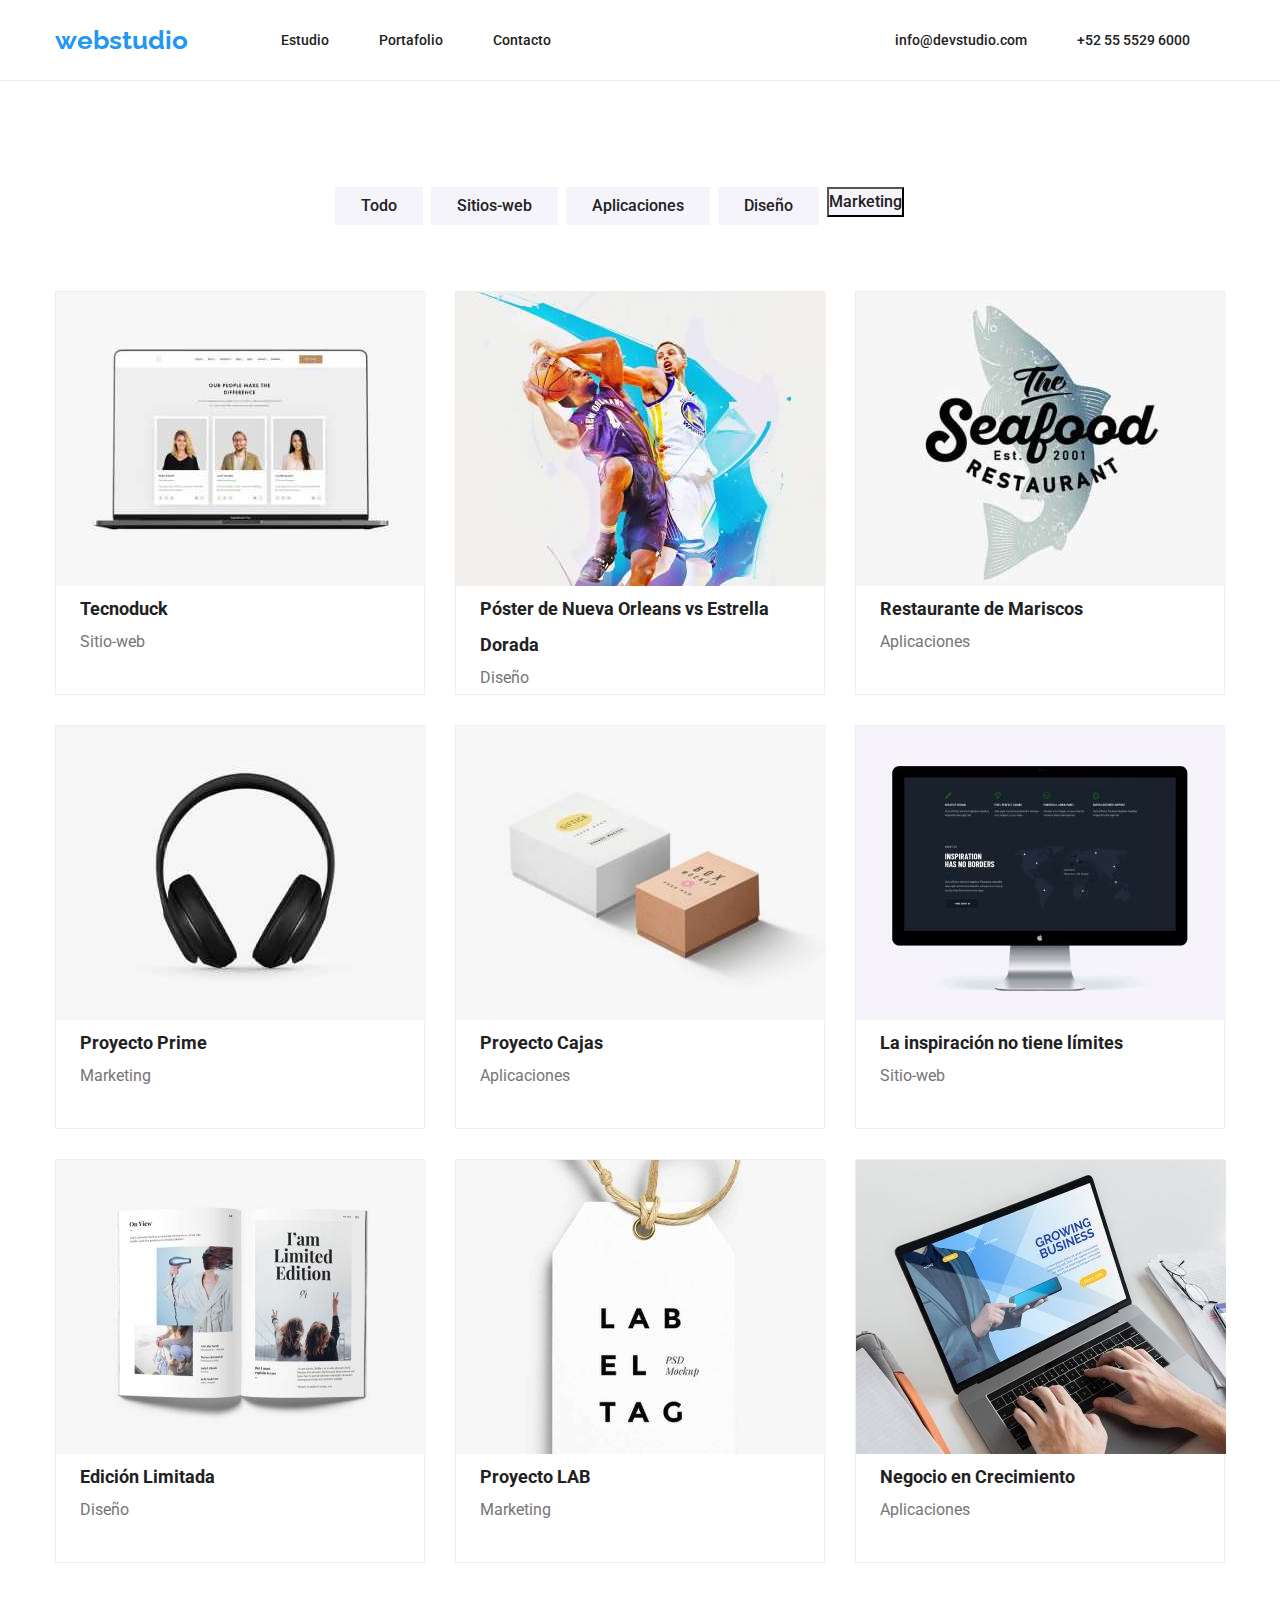
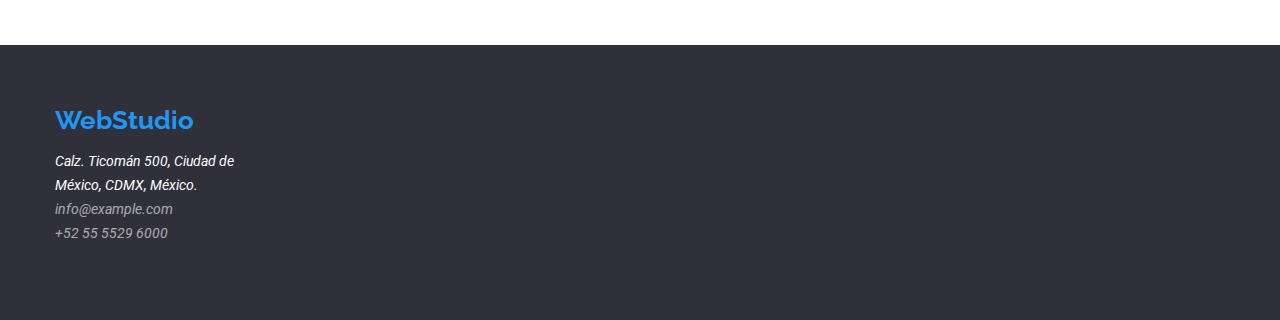
==== portfolio.html @ 2e052161 "initial files are added for the homework" ====
<!DOCTYPE html>
<html lang="es">
  <head>
    <meta charset="UTF-8" />
    <meta name="viewport" content="width=device-width, initial-scale=1.0" />
    <title>Portafolio</title>
    <link
      rel="stylesheet"
      href="https://cdnjs.cloudflare.com/ajax/libs/modern-normalize/1.0.0/modern-normalize.min.css"
    />
    <link rel="stylesheet" href="./css/styles.css" />
  </head>
  <body>
      <header class="box-tl">
      <nav class="topline container">
        <a class="main-link box-logo" href="./index.html">webstudio</a>
        <ul class="navigations box-nav">
          <li><a class="navigations" href="./index.html">Estudio</a></li>
          <li>
            <a class="navigations" href="./portfolio.html">Portafolio</a>
          </li>
          <li><a class="navigations" href="#">Contacto</a></li>
        </ul>
        <ul class="links box-links">
          <li>
            <a class="navigations" href="mailto:info@devstudio.com"
              >info@devstudio.com</a
            >
          </li>
          <li>
            <a class="navigations" href="tel:+525555296000">+52 55 5529 6000</a>
          </li>
        </ul>
      </nav>
      </header>
    <main id="main_portfolio" class="box-portfolio">
      <div class="container">
      <section id="filters" >
        <h1 class="header-hidden">Portafolio</h1>
        <ul class="filter box-filter ">
          <li>
            <button class="button-filter box-button" type="button">Todo</button>
          </li>
          <li><button class="button-filter box-button" type="button">Sitios-web</Sitios-web></button></li>
          <li>
            <button class="button-filter box-button" type="button">Aplicaciones</button>
          </li>
          <li><button class="button-filter box-button" type="button">Diseño</button></li>
          <li>
            <button class="button-filter box-business" type="button">Marketing</button>
          </li>
        </ul>
      </section>
      <section id="projects">
        <ul class="project box-projects">
          <li class="contenedor-bg">
            <img
              src="images/images-hw-2/laptop.jpg"
              alt="proyecto Tecnoduck"
              width="370"
            />
            <h3 class="header-project box-text">Tecnoduck</h3>
            <p class="text-project box-text">Sitio-web</p>
          </li>
          <li class="contenedor-bg">
            <img
              src="images/images-hw-2/PósterdeNuevaOrleansvsEstrellaDorada.jpg"
              alt="Póster de Nueva Orleans vs Estrella Dorada"
              width="370"
            />
            <h3 class="header-project box-text">
              Póster de Nueva Orleans vs Estrella Dorada
            </h3>
            <p class="text-project box-text">Diseño</p>
          </li>
          <li class="contenedor-bg">
            <img
              src="images/images-hw-2/restauranteseafood.jpg"
              alt="logo de restaurante sea food"
              width="370"
            />
            <h3 class="header-project box-text">Restaurante de Mariscos</h3>
            <p class="text-project box-text">Aplicaciones</p>
          </li>
          <li class="contenedor-bg">
            <img
              src="images/images-hw-2/auriculares.jpg"
              alt="imagen de auriculares"
              width="370"
            />
            <h3 class="header-project box-text">Proyecto Prime</h3>
            <p class="text-project box-text">Marketing</p>
          </li>
          <li class="contenedor-bg">
            <img
              src="images/images-hw-2/cajas.jpg"
              alt="imagen de cajas"
              width="370"
            />
            <h3 class="header-project box-text">Proyecto Cajas</h3>
            <p class="text-project box-text">Aplicaciones</p>
          </li>
          <li class="contenedor-bg">
            <img
              src="images/images-hw-2/pantallacomputador.jpg"
              alt="imagen de la pantalla de un computador"
              width="370"
            />
            <h3 class="header-project box-text">La inspiración no tiene límites</h3>
            <p class="text-project box-text">Sitio-web</p>
          </li>
          <li class="contenedor-bg">
            <img
              src="images/images-hw-2/revista.jpg"
              alt="imagen de una revista"
              width="370"
            />
            <h3 class="header-project box-text">Edición Limitada</h3>
            <p class="text-project box-text">Diseño</p>
          </li>
          <li class="contenedor-bg">
            <img
              src="images/images-hw-2/etiquetaderopa.jpg"
              alt="etiqueta de ropa"
              width="370"
            />
            <h3 class="header-project box-text">Proyecto LAB</h3>
            <p class="text-project box-text">Marketing</p>
          </li>
          <li class="contenedor-bg">
            <img
              src="images/images-hw-2/laptopsobremesa.jpg"
              alt="imagen de una laptop"
              width="370"
            />
            <h3 class="header-project box-text">Negocio en Crecimiento</h3>
            <p class="text-project box-text">Aplicaciones</p>
          </li>
        </ul>
        </div>
      </section>
    </main>
    <footer class="footer box-footer">
      <div class="container">
        <a class="main-link box-logo-footer" href="./index.html">WebStudio</a>
        <address>
          <ul class="links-footer box-link-footer">
            <li>
              <a
                class="link-maps"
                href="https://goo.gl/maps/MqcLZkt5R4HPUiu16"
                target="_blank"
              >
                Calz. Ticomán 500, Ciudad de <br />
                México, CDMX, México.</a
              >
            </li>
            <li>
              <a class="links-footer" href="mailto:info@example.com"
                >info@example.com</a
              >
            </li>
            <li>
              <a class="links-footer" href="tel:+525555296000"
                >+52 55 5529 6000</a
              >
            </li>
          </ul>
        </address>
      </div>
    </footer>
  </body>
</html>
---- css/styles.css ----
@import url("https://fonts.googleapis.com/css2?family=Raleway:ital,wght@0,100;0,200;0,300;0,400;0,500;0,600;0,700;0,800;0,900;1,100;1,200;1,300;1,400;1,500;1,600;1,700;1,800;1,900&display=swap");
@import url("https://fonts.googleapis.com/css2?family=Raleway:ital,wght@0,100;0,200;0,300;0,400;0,500;0,600;0,700;0,800;0,900;1,100;1,200;1,300;1,400;1,500;1,600;1,700;1,800;1,900&family=Roboto:ital,wght@0,100;0,300;0,400;0,500;0,700;0,900;1,100;1,300;1,400;1,500;1,700;1,900&display=swap");
/* roboto font-family: 'Roboto', sans-serif; */
/* * { 
  font-family: "Raleway", sans-serif;we
}*/
a {
  text-decoration: none;
}
body {
  font-family: "Roboto", sans-serif;
  color: black;
}
.container {
  width: 1200px;
  margin: 0 auto;
  padding: 0 15px;
}

.main-link {
  font-family: "Raleway", sans-serif;
  font-weight: 700;
  font-size: 26px;
  line-height: 1.173;
  color: rgba(33, 150, 243, 1);
}
.main-link:focus {
  color: rgba(33, 150, 243, 1);
}
.navigations {
  list-style: none;
  font-weight: 500;
  font-size: 14px;
  line-height: 1.172;
  color: rgba(33, 33, 33, 1);
}
.navigations:hover {
  color: rgba(33, 150, 243, 1);
}
.navigations:focus {
  color: rgba(33, 150, 243, 1);
}
.header-hidden {
  visibility: hidden;
  font-size: 0%;
}
.list-title {
  list-style: none;
  margin: 0;
  padding: 0;
}
.links {
  list-style: none;
  font-weight: 500;
  font-size: 14px;
  line-height: 1.172;
  color: rgba(117, 117, 117, 1);
}
.main-header {
  text-align: center;
}
.button-contact {
  font-weight: 700;
  font-size: 16px;
  line-height: 1.875;
  color: rgba(255, 255, 255, 1);
  background: rgba(33, 150, 243, 1);
  box-shadow: 0px 4px 4px 0px rgba(0, 0, 0, 0.15);
  text-align: center;
  cursor: pointer;
}
.skills {
  list-style: none;
  font-size: 14px;
  line-height: 1.714;
  color: rgba(117, 117, 117, 1);
}
.skill-attention {
  font-weight: 700;
  font-size: 14px;
  line-height: 1.172;
  color: rgba(33, 33, 33, 1);
}
.skill-puntuality {
  font-weight: 700;
  font-size: 14px;
  line-height: 1.172;
  color: rgba(33, 33, 33, 1);
}
.skill-planning {
  font-weight: 700;
  font-size: 14px;
  line-height: 1.172;
  color: rgba(33, 33, 33, 1);
}
.skill-technology {
  font-weight: 700;
  font-size: 14px;
  line-height: 1.172;
  color: rgba(33, 33, 33, 1);
}
.header-business {
  font-weight: 700;
  font-size: 36px;
  line-height: 1.171;
  color: rgba(33, 33, 33, 1);
}
.businesses {
  list-style: none;
}
.header-ourteam {
  font-weight: 700;
  font-size: 36px;
  line-height: 1.171;
  color: rgba(33, 33, 33, 1);
  text-align: center;
}
.teams {
  background-color: rgba(245, 244, 250, 1);
}
.team {
  list-style: none;
}
.header-team {
  font-weight: 500;
  font-size: 16px;
  line-height: 1.171;
  color: rgba(33, 33, 33, 1);
}
.text-team {
  font-size: 16px;
  line-height: 1.171;
  color: rgba(117, 117, 117, 1);
}
.footer {
  background-color: rgba(47, 48, 58, 1);
}
.links-footer {
  list-style: none;
  font-size: 14px;
  line-height: 1.714;
  color: rgba(255, 255, 255, 0.6);
}
.links-footer:hover {
  color: rgba(33, 150, 243, 1);
}
.links-footer:focus {
  color: rgba(33, 150, 243, 1);
}
.link-maps {
  font-size: 14px;
  line-height: 1.714;
  color: rgba(255, 255, 255, 1);
}
.link-maps:hover {
  color: rgba(33, 150, 243, 1);
}
.link-maps:focus {
  color: rgba(33, 150, 243, 1);
}
.filter {
  list-style: none;
}
.button-filter {
  font-weight: 500;
  font-size: 16px;
  line-height: 1.625;
  color: rgba(33, 33, 33, 1);
  background: rgba(245, 244, 250, 1);
  text-align: center;
  cursor: pointer;
}
.button-filter:hover {
  color: rgba(255, 255, 255, 1);
  background-color: rgba(33, 150, 243, 1);
}
.button-filter:focus {
  color: rgba(255, 255, 255, 1);
  background-color: rgba(33, 150, 243, 1);
}
.project {
  list-style: none;
}
.header-project {
  font-weight: 700;
  font-size: 18px;
  line-height: 2;
  color: rgba(33, 33, 33, 1);
  margin: 0%;
}
.text-project {
  font-size: 16px;
  line-height: 1.875;
  color: rgba(117, 117, 117, 1);
  margin: 0%;
}
.box-tl {
  border: 1px;
  border-bottom-style: solid;
  border-color: rgba(236, 236, 236, 1);
}
.topline {
  border: 1px;
  background-color: rgba(255, 255, 255, 1);
  display: flex;
  align-items: center;
}
.box-logo {
  padding: 24px 0px;
  margin: 0 93px 0 0;
}
.box-nav {
  display: flex;
  margin: 0 344px 0 0;
  padding: 32px 0px;
  column-gap: 50px;
}
.box-links {
  display: flex;
  align-items: center;
  margin: 32px 19px 32px 0px;
  padding: 0;
  column-gap: 50px;
}
.box-title {
  background-color: rgba(47, 48, 58, 1);
  display: flex;
  justify-content: center;
  padding: 0;
}
.box-h1 {
  width: 696px;
  font-weight: 900;
  font-size: 44px;
  line-height: 1.363;
  letter-spacing: 2px;
  color: rgba(255, 255, 255, 1);
  margin: 0 237px 40px;
  padding: 200px 0 0;
  text-align: center;
}
.box-bc {
  width: 261px;
  margin-bottom: 190px;
  padding: 10px 32px 10px 32px;
}
.section {
  padding-top: 94px;
  padding-bottom: 94px;
}
.box-skills {
  display: flex;
  margin: 95px 0px 0px;
  column-gap: 30px;
  align-items: center;
  justify-content: center;
  padding: 0;
}
.box-atention {
  width: 270px;
}
.box-puntuality {
  width: 270px;
}
.box-planning {
  width: 270px;
}
.box-technology {
  width: 270px;
}
.box-hb {
  width: 371px;
  height: 46px;
  margin: 0px 409px 55px 420px;
}
.box-business {
  display: flex;
  padding: 0%;
  gap: 30px;
}
.box-teams {
  display: flex;
  flex-direction: column;
  align-items: center;
  padding: 0;
}
.box-ot {
  margin-top: 94px;
}
.box-team {
  display: flex;
  padding-top: 50px;
  padding-left: 0;
  padding-bottom: 94px;
  gap: 37px;
  margin: 0%;
}
.box-footer {
  display: flex;
  flex-direction: column;
  padding: 60px 0;
}
.box-logo-footer {
  margin: 0px 0px 9px 0px;
}
.box-link-footer {
  padding: 0;
}
.box-portfolio {
  margin: 0px 0px 82px 0px;
  border-radius: 1px;
  border-color: rgba(238, 238, 238, 1);
}
.box-filter {
  display: flex;
  margin-top: 106px;
  margin-left: 280px;
  margin-bottom: 50px;
  width: 611px;
  height: 54px;
  padding: 0%;
  gap: 8px;
}
.box-button {
  padding: 6px 26px;
  border: 4px;
}
.box-projects {
  display: flex;
  flex-wrap: wrap;
  gap: 30px;
  padding: 0;
  margin: o;
}
.contenedor-bg {
  width: 370px;
  height: 404px;
  border: 1px;
  border-color: rgba(238, 238, 238, 1);
  border-style: ridge;
}
.box-text {
  padding-left: 24px;
}
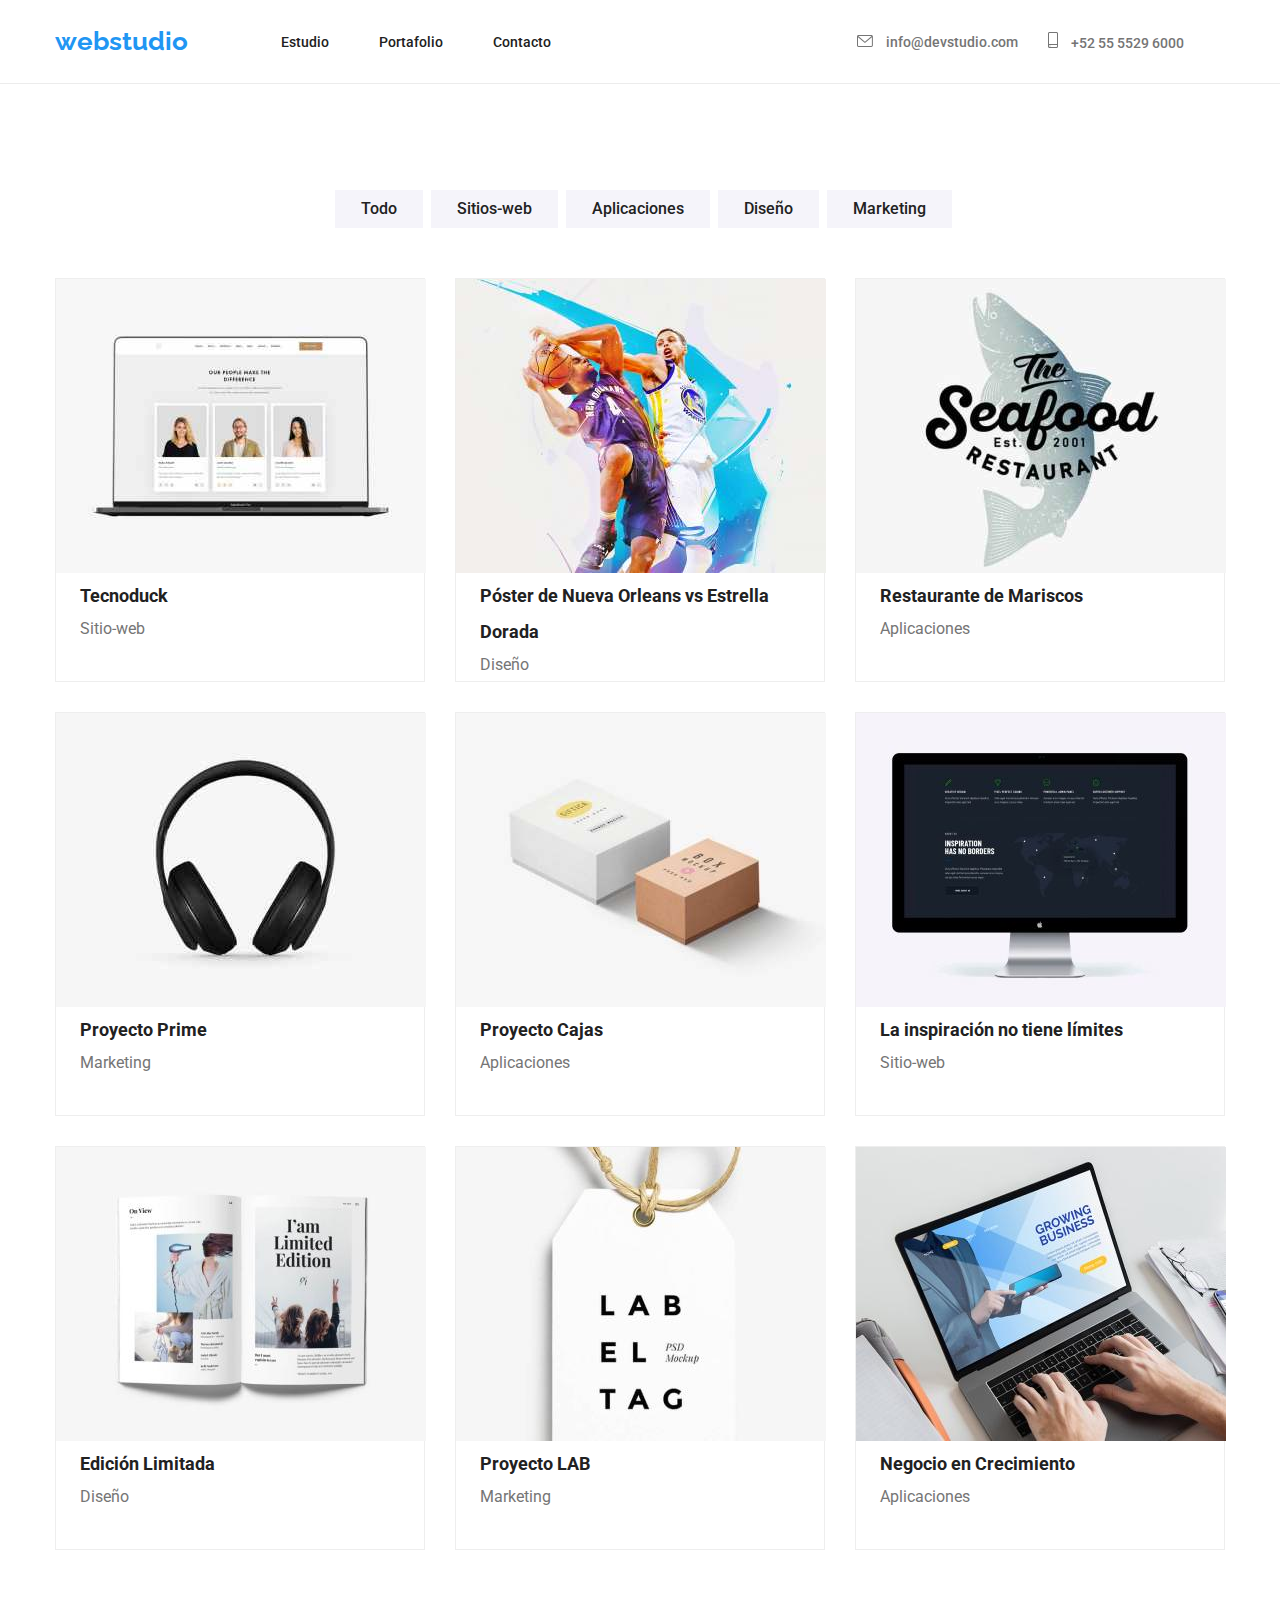
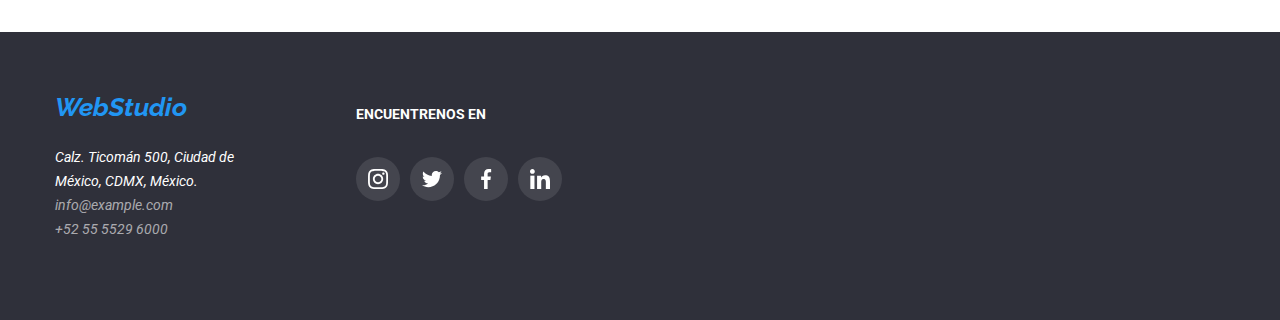
==== commit 6084fe65: "styles are added to the footer icons" ====
--- a/portfolio.html
+++ b/portfolio.html
@@ -11,7 +11,7 @@
     <link rel="stylesheet" href="./css/styles.css" />
   </head>
   <body>
-      <header class="box-tl">
+    <header class="box-tl">
       <nav class="topline container">
         <a class="main-link box-logo" href="./index.html">webstudio</a>
         <ul class="navigations box-nav">
@@ -22,17 +22,27 @@
           <li><a class="navigations" href="#">Contacto</a></li>
         </ul>
         <ul class="links box-links">
-          <li>
-            <a class="navigations" href="mailto:info@devstudio.com"
+          <li class="list-active">
+            <svg class="svg-links links" width="16" height="12">
+              <use
+                href="./images/images-hw-4/contac-logo/contac-logo.svg#icon-sobre"
+              ></use>
+            </svg>
+            <a class="links" href="mailto:info@devstudio.com"
               >info@devstudio.com</a
             >
           </li>
-          <li>
-            <a class="navigations" href="tel:+525555296000">+52 55 5529 6000</a>
+          <li class="list-active">
+            <svg class="svg-links links" width="10" height="16">
+              <use
+                href="./images/images-hw-4/contac-logo/contac-logo.svg#icon-telfono-inteligente"
+              ></use>
+            </svg>
+            <a class="links" href="tel:+525555296000">+52 55 5529 6000</a>
           </li>
         </ul>
       </nav>
-      </header>
+    </header>
     <main id="main_portfolio" class="box-portfolio">
       <div class="container">
       <section id="filters" >
@@ -41,13 +51,13 @@
           <li>
             <button class="button-filter box-button" type="button">Todo</button>
           </li>
-          <li><button class="button-filter box-button" type="button">Sitios-web</Sitios-web></button></li>
+          <li><button class="button-filter box-button" type="button">Sitios-web</button></li>
           <li>
             <button class="button-filter box-button" type="button">Aplicaciones</button>
           </li>
           <li><button class="button-filter box-button" type="button">Diseño</button></li>
           <li>
-            <button class="button-filter box-business" type="button">Marketing</button>
+            <button class="button-filter box-button" type="button">Marketing</button>
           </li>
         </ul>
       </section>
@@ -140,10 +150,10 @@
         </div>
       </section>
     </main>
-    <footer class="footer box-footer">
-      <div class="container">
-        <a class="main-link box-logo-footer" href="./index.html">WebStudio</a>
-        <address>
+    <footer class="footer">
+      <div class="container box-cf">
+        <address class="box-footer">
+          <a class="main-link box-logo-footer" href="./index.html">WebStudio</a>
           <ul class="links-footer box-link-footer">
             <li>
               <a
@@ -167,6 +177,39 @@
             </li>
           </ul>
         </address>
+        <div class="contact-networks">
+          <h3 class="header-networks">ENCUENTRENOS EN</h3>
+          <ul class="box-icon-footer">
+            <li class="icon-iten-footer">
+              <svg class="icon-footer">
+                <use
+                  href="./images/images-hw-4/social-networks/social-networks.svg#icon-instagram"
+                ></use>
+              </svg>
+            </li>
+            <li class="icon-iten-footer">
+              <svg class="icon-footer">
+                <use
+                  href="./images/images-hw-4/social-networks/social-networks.svg#icon-twitter"
+                ></use>
+              </svg>
+            </li>
+            <li class="icon-iten-footer">
+              <svg class="icon-footer">
+                <use
+                  href="./images/images-hw-4/social-networks/social-networks.svg#icon-facebook"
+                ></use>
+              </svg>
+            </li>
+            <li class="icon-iten-footer">
+              <svg class="icon-footer">
+                <use
+                  href="./images/images-hw-4/social-networks/social-networks.svg#icon-linkedin"
+                ></use>
+              </svg>
+            </li>
+          </ul>
+        </div>
       </div>
     </footer>
   </body>
--- a/css/styles.css
+++ b/css/styles.css
@@ -56,6 +56,15 @@
   line-height: 1.172;
   color: rgba(117, 117, 117, 1);
 }
+.list-active {
+  list-style: none;
+}
+.list-active:hover .links {
+  color: rgba(33, 150, 243, 1);
+}
+.list-active:focus .links {
+  color: rgba(33, 150, 243, 1);
+}
 .main-header {
   text-align: center;
 }
@@ -126,14 +135,17 @@
   font-size: 16px;
   line-height: 1.171;
   color: rgba(33, 33, 33, 1);
+  text-align: center;
 }
 .text-team {
   font-size: 16px;
   line-height: 1.171;
   color: rgba(117, 117, 117, 1);
+  text-align: center;
 }
 .footer {
   background-color: rgba(47, 48, 58, 1);
+  padding: 60px 0;
 }
 .links-footer {
   list-style: none;
@@ -211,7 +223,7 @@
 }
 .box-nav {
   display: flex;
-  margin: 0 344px 0 0;
+  margin: 0 306px 0 0;
   padding: 32px 0px;
   column-gap: 50px;
 }
@@ -220,13 +232,26 @@
   align-items: center;
   margin: 32px 19px 32px 0px;
   padding: 0;
-  column-gap: 50px;
+  column-gap: 30px;
+}
+.svg-links {
+  margin: auto 10px auto 0;
 }
 .box-title {
   background-color: rgba(47, 48, 58, 1);
   display: flex;
   justify-content: center;
   padding: 0;
+}
+.title-bg {
+  background-image: linear-gradient(
+      to bottom,
+      rgba(47, 48, 58, 0.4),
+      rgba(47, 48, 58, 0.4)
+    ),
+    url("/images/images-hw-4/background.jpg");
+  background-repeat: no-repeat;
+  background-position: center;
 }
 .box-h1 {
   width: 696px;
@@ -252,9 +277,18 @@
   display: flex;
   margin: 95px 0px 0px;
   column-gap: 30px;
-  align-items: center;
-  justify-content: center;
-  padding: 0;
+  padding: 0;
+}
+svg {
+  fill: currentColor;
+}
+.box-svg {
+  width: 270px;
+  height: 120px;
+  background-color: rgba(245, 244, 250, 1);
+  border-radius: 4px;
+  border-color: rgb(245, 244, 250);
+  padding: 25px 100px;
 }
 .box-atention {
   width: 270px;
@@ -278,6 +312,7 @@
   padding: 0%;
   gap: 30px;
 }
+
 .box-teams {
   display: flex;
   flex-direction: column;
@@ -295,15 +330,51 @@
   gap: 37px;
   margin: 0%;
 }
+.icon {
+  width: 20px;
+  height: 20px;
+  color: rgba(175, 177, 184, 1);
+}
+.icon-iten {
+  width: 44px;
+  height: 44px;
+  border-radius: 50%;
+  display: flex;
+  align-items: center;
+  justify-content: center;
+}
+.icon-iten:hover {
+  background-color: rgba(33, 150, 243, 1);
+}
+.icon-iten:hover .icon {
+  fill: rgba(255, 255, 255, 1);
+}
+.icon-iten:focus {
+  background-color: rgba(33, 150, 243, 1);
+}
+.icon-iten:focus .icon {
+  fill: rgba(255, 255, 255, 1);
+}
+.box-icon {
+  list-style: none;
+  display: flex;
+  gap: 10px;
+  margin: 0 32px;
+  padding: 16px 0 30px 0;
+}
 .box-footer {
   display: flex;
   flex-direction: column;
-  padding: 60px 0;
 }
 .box-logo-footer {
+  width: 145px;
+  height: 31px;
   margin: 0px 0px 9px 0px;
+  column-gap: 30px;
 }
 .box-link-footer {
+  width: 231px;
+  height: 100px;
   padding: 0;
 }
 .box-portfolio {
@@ -316,8 +387,6 @@
   margin-top: 106px;
   margin-left: 280px;
   margin-bottom: 50px;
-  width: 611px;
-  height: 54px;
   padding: 0%;
   gap: 8px;
 }
@@ -342,3 +411,87 @@
 .box-text {
   padding-left: 24px;
 }
+.header-customers {
+  font-weight: 700;
+  font-size: 36px;
+  line-height: 1.171;
+  color: rgba(33, 33, 33, 1);
+  text-align: center;
+  padding: 59px 0 44px 0;
+}
+.list-customers {
+  list-style: none;
+  display: flex;
+  gap: 30px;
+  padding: 0 0 101px 0;
+  margin: 0;
+}
+.box-customer {
+  display: flex;
+  width: 170px;
+  height: 71px;
+  border: 1px solid;
+  border-radius: 4px;
+  border-color: rgba(175, 177, 184, 1);
+  align-items: center;
+  justify-content: center;
+}
+.logo-customer {
+  width: 106px;
+  height: 52px;
+  color: rgba(175, 177, 184, 1);
+}
+.box-customer:hover {
+  border: 1px solid rgba(33, 150, 243, 1);
+}
+.box-customer:hover .logo-customer {
+  fill: rgba(33, 150, 243, 1);
+}
+.box-customer:focus {
+  border: 1px solid rgba(33, 150, 243, 1);
+}
+.box-customer:focus .logo-customer {
+  fill: rgba(33, 150, 243, 1);
+}
+.header-networks {
+  width: 700px;
+  font-size: 14px;
+  line-height: 1.172;
+  color: rgba(255, 255, 255, 1);
+}
+.contact-networks {
+  display: flex;
+  flex-direction: column;
+  width: 206px;
+  margin: 0 0 0 70px;
+}
+.box-icon-footer {
+  list-style: none;
+  display: flex;
+  gap: 10px;
+  margin: 0;
+  padding: 20px 0 0 0;
+}
+.icon-footer {
+  width: 20px;
+  height: 20px;
+  color: rgba(255, 255, 255, 1);
+}
+.icon-iten-footer {
+  width: 44px;
+  height: 44px;
+  border-radius: 50%;
+  background-color: rgba(255, 255, 255, 0.1);
+  display: flex;
+  align-items: center;
+  justify-content: center;
+}
+.icon-iten-footer:hover {
+  background-color: rgba(33, 150, 243, 1);
+}
+.icon-iten-footer:focus {
+  background-color: rgba(33, 150, 243, 1);
+}
+.box-cf {
+  display: flex;
+}
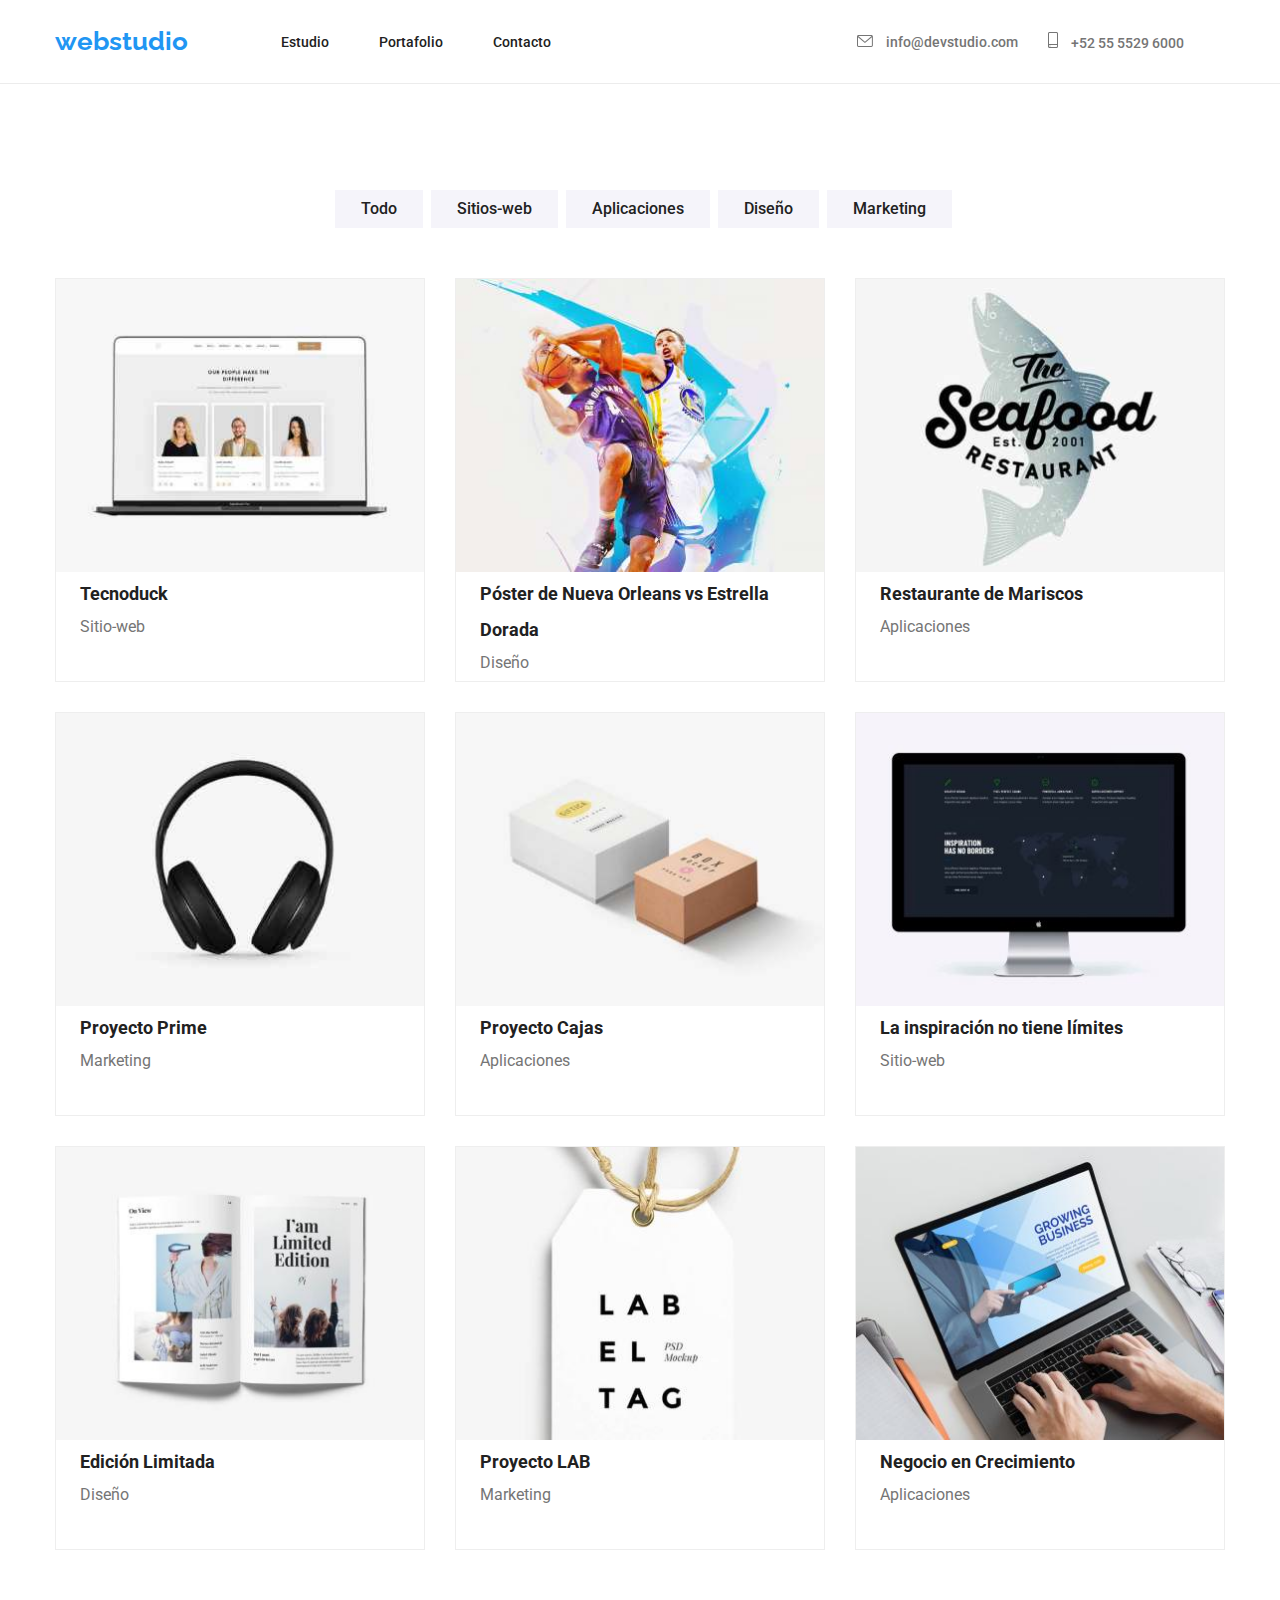
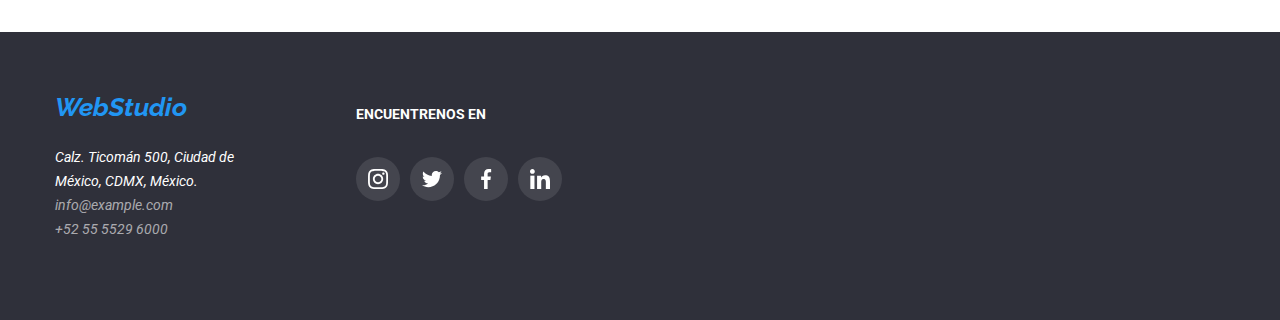
==== commit f5503b15: "added shadow to portfolio cards" ====
--- a/portfolio.html
+++ b/portfolio.html
@@ -67,7 +67,7 @@
             <img
               src="images/images-hw-2/laptop.jpg"
               alt="proyecto Tecnoduck"
-              width="370"
+              width="100%"
             />
             <h3 class="header-project box-text">Tecnoduck</h3>
             <p class="text-project box-text">Sitio-web</p>
@@ -76,7 +76,7 @@
             <img
               src="images/images-hw-2/PósterdeNuevaOrleansvsEstrellaDorada.jpg"
               alt="Póster de Nueva Orleans vs Estrella Dorada"
-              width="370"
+              width="100%"
             />
             <h3 class="header-project box-text">
               Póster de Nueva Orleans vs Estrella Dorada
@@ -87,7 +87,7 @@
             <img
               src="images/images-hw-2/restauranteseafood.jpg"
               alt="logo de restaurante sea food"
-              width="370"
+              width="100%"
             />
             <h3 class="header-project box-text">Restaurante de Mariscos</h3>
             <p class="text-project box-text">Aplicaciones</p>
@@ -96,7 +96,7 @@
             <img
               src="images/images-hw-2/auriculares.jpg"
               alt="imagen de auriculares"
-              width="370"
+              width="100%"
             />
             <h3 class="header-project box-text">Proyecto Prime</h3>
             <p class="text-project box-text">Marketing</p>
@@ -105,7 +105,7 @@
             <img
               src="images/images-hw-2/cajas.jpg"
               alt="imagen de cajas"
-              width="370"
+              width="100%"
             />
             <h3 class="header-project box-text">Proyecto Cajas</h3>
             <p class="text-project box-text">Aplicaciones</p>
@@ -114,7 +114,7 @@
             <img
               src="images/images-hw-2/pantallacomputador.jpg"
               alt="imagen de la pantalla de un computador"
-              width="370"
+              width="100%"
             />
             <h3 class="header-project box-text">La inspiración no tiene límites</h3>
             <p class="text-project box-text">Sitio-web</p>
@@ -123,7 +123,7 @@
             <img
               src="images/images-hw-2/revista.jpg"
               alt="imagen de una revista"
-              width="370"
+              width="100%"
             />
             <h3 class="header-project box-text">Edición Limitada</h3>
             <p class="text-project box-text">Diseño</p>
@@ -132,7 +132,7 @@
             <img
               src="images/images-hw-2/etiquetaderopa.jpg"
               alt="etiqueta de ropa"
-              width="370"
+              width="100%"
             />
             <h3 class="header-project box-text">Proyecto LAB</h3>
             <p class="text-project box-text">Marketing</p>
@@ -141,7 +141,7 @@
             <img
               src="images/images-hw-2/laptopsobremesa.jpg"
               alt="imagen de una laptop"
-              width="370"
+              width="100%"
             />
             <h3 class="header-project box-text">Negocio en Crecimiento</h3>
             <p class="text-project box-text">Aplicaciones</p>
@@ -182,6 +182,7 @@
           <ul class="box-icon-footer">
             <li class="icon-iten-footer">
               <svg class="icon-footer">
+                <a href="" class="icon-footer"></a>
                 <use
                   href="./images/images-hw-4/social-networks/social-networks.svg#icon-instagram"
                 ></use>
@@ -189,6 +190,7 @@
             </li>
             <li class="icon-iten-footer">
               <svg class="icon-footer">
+                <a href="" class="icon-footer"></a>
                 <use
                   href="./images/images-hw-4/social-networks/social-networks.svg#icon-twitter"
                 ></use>
@@ -196,6 +198,7 @@
             </li>
             <li class="icon-iten-footer">
               <svg class="icon-footer">
+                <a href="" class="icon-footer"></a>
                 <use
                   href="./images/images-hw-4/social-networks/social-networks.svg#icon-facebook"
                 ></use>
@@ -203,6 +206,7 @@
             </li>
             <li class="icon-iten-footer">
               <svg class="icon-footer">
+                <a href="" class="icon-footer"></a>
                 <use
                   href="./images/images-hw-4/social-networks/social-networks.svg#icon-linkedin"
                 ></use>
--- a/css/styles.css
+++ b/css/styles.css
@@ -26,6 +26,7 @@
 }
 .main-link:focus {
   color: rgba(33, 150, 243, 1);
+  outline: none;
 }
 .navigations {
   list-style: none;
@@ -39,6 +40,7 @@
 }
 .navigations:focus {
   color: rgba(33, 150, 243, 1);
+  outline: none;
 }
 .header-hidden {
   visibility: hidden;
@@ -50,7 +52,6 @@
   padding: 0;
 }
 .links {
-  list-style: none;
   font-weight: 500;
   font-size: 14px;
   line-height: 1.172;
@@ -59,10 +60,11 @@
 .list-active {
   list-style: none;
 }
-.list-active:hover .links {
-  color: rgba(33, 150, 243, 1);
-}
-.list-active:focus .links {
+.links:hover {
+  color: rgba(33, 150, 243, 1);
+}
+.links:focus {
+  outline: none;
   color: rgba(33, 150, 243, 1);
 }
 .main-header {
@@ -249,9 +251,10 @@
       rgba(47, 48, 58, 0.4),
       rgba(47, 48, 58, 0.4)
     ),
-    url("/images/images-hw-4/background.jpg");
+    url(../images/images-hw-4/background.jpg);
   background-repeat: no-repeat;
   background-position: center;
+  background-size: cover;
 }
 .box-h1 {
   width: 696px;
@@ -330,10 +333,13 @@
   gap: 37px;
   margin: 0%;
 }
+.team-member {
+  background-color: rgba(255, 255, 255, 1);
+}
 .icon {
   width: 20px;
   height: 20px;
-  color: rgba(175, 177, 184, 1);
+  fill: rgba(175, 177, 184, 1);
 }
 .icon-iten {
   width: 44px;
@@ -349,11 +355,13 @@
 .icon-iten:hover .icon {
   fill: rgba(255, 255, 255, 1);
 }
-.icon-iten:focus {
+.icon-iten:focus-within {
   background-color: rgba(33, 150, 243, 1);
-}
-.icon-iten:focus .icon {
+  outline: none;
+}
+.icon-iten:focus-within .icon {
   fill: rgba(255, 255, 255, 1);
+  outline: none;
 }
 .box-icon {
   list-style: none;
@@ -399,14 +407,16 @@
   flex-wrap: wrap;
   gap: 30px;
   padding: 0;
-  margin: o;
+  margin: 0;
 }
 .contenedor-bg {
   width: 370px;
   height: 404px;
-  border: 1px;
-  border-color: rgba(238, 238, 238, 1);
-  border-style: ridge;
+  border: 1px ridge rgba(238, 238, 238, 1);
+}
+.contenedor-bg:hover {
+  border: 1px ridge;
+  box-shadow: 1px 4px 6px 0px rgba(0, 0, 0, 0.16);
 }
 .box-text {
   padding-left: 24px;
@@ -439,7 +449,7 @@
 .logo-customer {
   width: 106px;
   height: 52px;
-  color: rgba(175, 177, 184, 1);
+  fill: rgba(175, 177, 184, 1);
 }
 .box-customer:hover {
   border: 1px solid rgba(33, 150, 243, 1);
@@ -447,11 +457,14 @@
 .box-customer:hover .logo-customer {
   fill: rgba(33, 150, 243, 1);
 }
-.box-customer:focus {
+.box-customer:focus-within {
   border: 1px solid rgba(33, 150, 243, 1);
-}
-.box-customer:focus .logo-customer {
   fill: rgba(33, 150, 243, 1);
+  outline: none;
+}
+.box-customer:focus-within .logo-customer {
+  fill: rgba(33, 150, 243, 1);
+  outline: none;
 }
 .header-networks {
   width: 700px;
@@ -489,8 +502,9 @@
 .icon-iten-footer:hover {
   background-color: rgba(33, 150, 243, 1);
 }
-.icon-iten-footer:focus {
+.icon-iten-footer:focus-within {
   background-color: rgba(33, 150, 243, 1);
+  outline: none;
 }
 .box-cf {
   display: flex;
